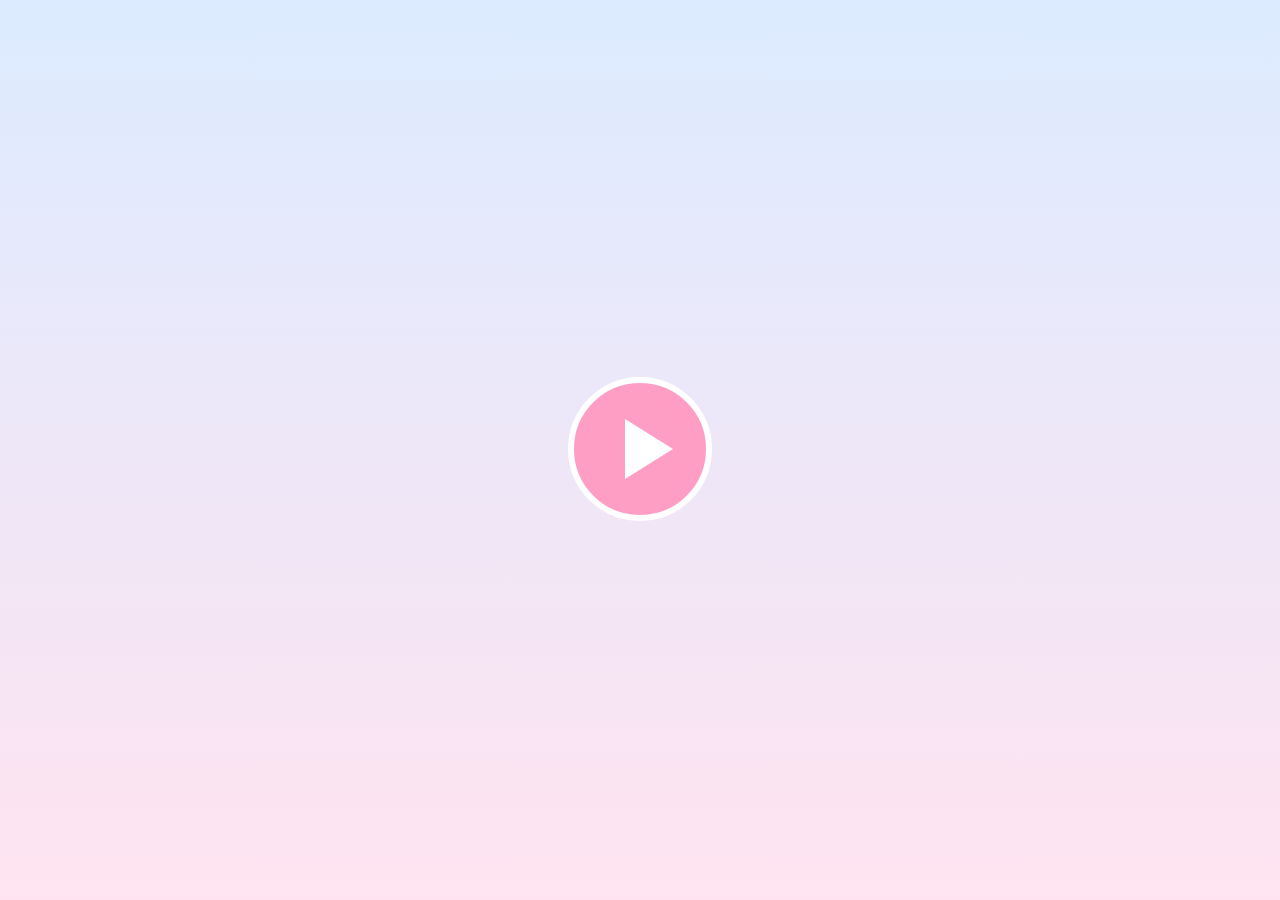
==== hangul/island1.html @ afa9c3d8 "Hangul island v1.0.0 (home + island 1)" ====
<!doctype html>
<html lang="ko">
<head>
<meta charset="utf-8">
<meta name="viewport" content="width=device-width, initial-scale=1, viewport-fit=cover, user-scalable=no">
<title>한글 섬 여행 - 1섬</title>
<link rel="stylesheet" href="../shared/ui.css">
<link rel="manifest" href="../manifest.webmanifest">
<link rel="apple-touch-icon" href="../icons/icon-180.png">
<meta name="apple-mobile-web-app-capable" content="yes">
<meta name="mobile-web-app-capable" content="yes">
<meta name="apple-mobile-web-app-title" content="한글 섬">
<meta name="theme-color" content="#FFC2D9">
<script type="module">import { registerSW } from '../shared/register-sw.js'; registerSW('../sw.js');</script>
</head>
<body>
<div id="app" style="position:fixed;inset:0;overflow:hidden"></div>
<script type="module">
import { startIsland } from '../shared/island.js';
import { loadState } from '../shared/save.js';
import { buildIsland1Content } from '../shared/island1-content.js';
import { pickItems } from '../shared/mastery.js';
import * as fruit from '../shared/activities/fruit.js';
import * as bridge from '../shared/activities/bridge.js';
import * as gift from '../shared/activities/gift.js';
import * as door from '../shared/activities/door.js';
import * as find from '../shared/activities/find.js';

const st = loadState();
const c = buildIsland1Content(st.profile);
const isl = () => (window.__island ? window.__island.island : { mastery: {}, visited: [], days: [], cleared: false });

startIsland({
  n: 1,
  items: c.items,
  greeting: undefined,
  placeItems: {
    tree: c.fruitTargets,
    bridge: [...c.givenSyl, c.given, c.full],
    animals: c.family.map(f => f.name).concat(c.family.length ? [] : [c.full]),
    beach: [c.given],
    door: [],
  },
  places: [
    { id: 'tree', icon: 'tree', x: 300, y: 260, run: fruit.run, params: () => ({ targets: pickItems(isl(), c.fruitTargets, 4), distractors: c.fruitDistractors, rounds: 4 }) },
    { id: 'bridge', icon: 'bridge', x: 560, y: 200, run: bridge.run, params: () => ({ words: c.bridgeWords }) },
    { id: 'animals', icon: 'animals', x: 760, y: 340, run: gift.run, params: () => ({ requests: c.giftRequests, rounds: 3 }) },
    { id: 'door', icon: 'door', x: 640, y: 520, run: door.run, params: () => ({ keys: ['ㅡ', 'ㅣ', 'ㅇ'], guideOpacity: 0.5 }) },
    { id: 'beach', icon: 'beach', x: 330, y: 500, run: find.run, params: () => ({ target: c.findTarget, decoys: c.findDecoys, count: 6 }) },
  ],
});
</script>
</body>
</html>
---- shared/ui.css ----
* { box-sizing: border-box; -webkit-user-select: none; user-select: none; -webkit-touch-callout: none; -webkit-tap-highlight-color: transparent; }
html { touch-action: manipulation; height: 100%; }
body {
  margin: 0; height: 100%; overflow: hidden;
  font-family: -apple-system, "Apple SD Gothic Neo", "Malgun Gothic", system-ui, sans-serif;
  background: #FFF5FA; color: #4A3A48;
}
input, textarea, select { -webkit-user-select: text; user-select: text; font: inherit; }
.draggable { touch-action: none; cursor: grab; }
.dragging { cursor: grabbing; filter: drop-shadow(0 6px 6px rgba(0,0,0,.18)); }
.btn-pic {
  min-width: 64px; min-height: 64px; border: none; border-radius: 22px; background: #fff;
  box-shadow: 0 4px 0 rgba(0,0,0,.08); display: inline-flex; align-items: center; justify-content: center; padding: 8px;
}
.btn-pic:active { transform: translateY(2px); box-shadow: 0 2px 0 rgba(0,0,0,.08); }
.card {
  min-width: 72px; min-height: 72px; padding: 6px 14px; border-radius: 18px; background: #fff;
  border: 3px solid #FFC2D9; display: inline-flex; align-items: center; justify-content: center;
  font-size: 40px; font-weight: 700; color: #4A3A48; box-shadow: 0 4px 0 rgba(0,0,0,.08);
}
.glow { animation: glow 1s ease-in-out infinite; }
@keyframes glow { 0%,100% { box-shadow: 0 0 0 0 rgba(255,216,77,.9); } 50% { box-shadow: 0 0 0 12px rgba(255,216,77,0); } }
.wiggle { animation: wiggle .4s ease-in-out; }
@keyframes wiggle { 0%,100% { transform: rotate(0); } 25% { transform: rotate(-8deg); } 75% { transform: rotate(8deg); } }
.boing { animation: boing .6s ease-out; transform-origin: 50% 90%; }
@keyframes boing { 0% { transform: scale(1); } 30% { transform: scale(1.15,.85); } 55% { transform: scale(.92,1.1); } 80% { transform: scale(1.04,.97); } 100% { transform: scale(1); } }
.hug { animation: hug .9s ease-in-out; transform-origin: 50% 90%; }
@keyframes hug { 0%,100% { transform: scale(1); } 40%,60% { transform: scale(1.12) rotate(-3deg); } }
@keyframes tw { 0%,100% { opacity: 1; } 50% { opacity: .25; } }
.tw { animation: tw 1.6s ease-in-out infinite; }
.tw2 { animation: tw 1.6s ease-in-out .8s infinite; }
.char svg { overflow: visible; width: 100%; height: auto; display: block; }
.overlay { position: fixed; inset: 0; z-index: 100; }
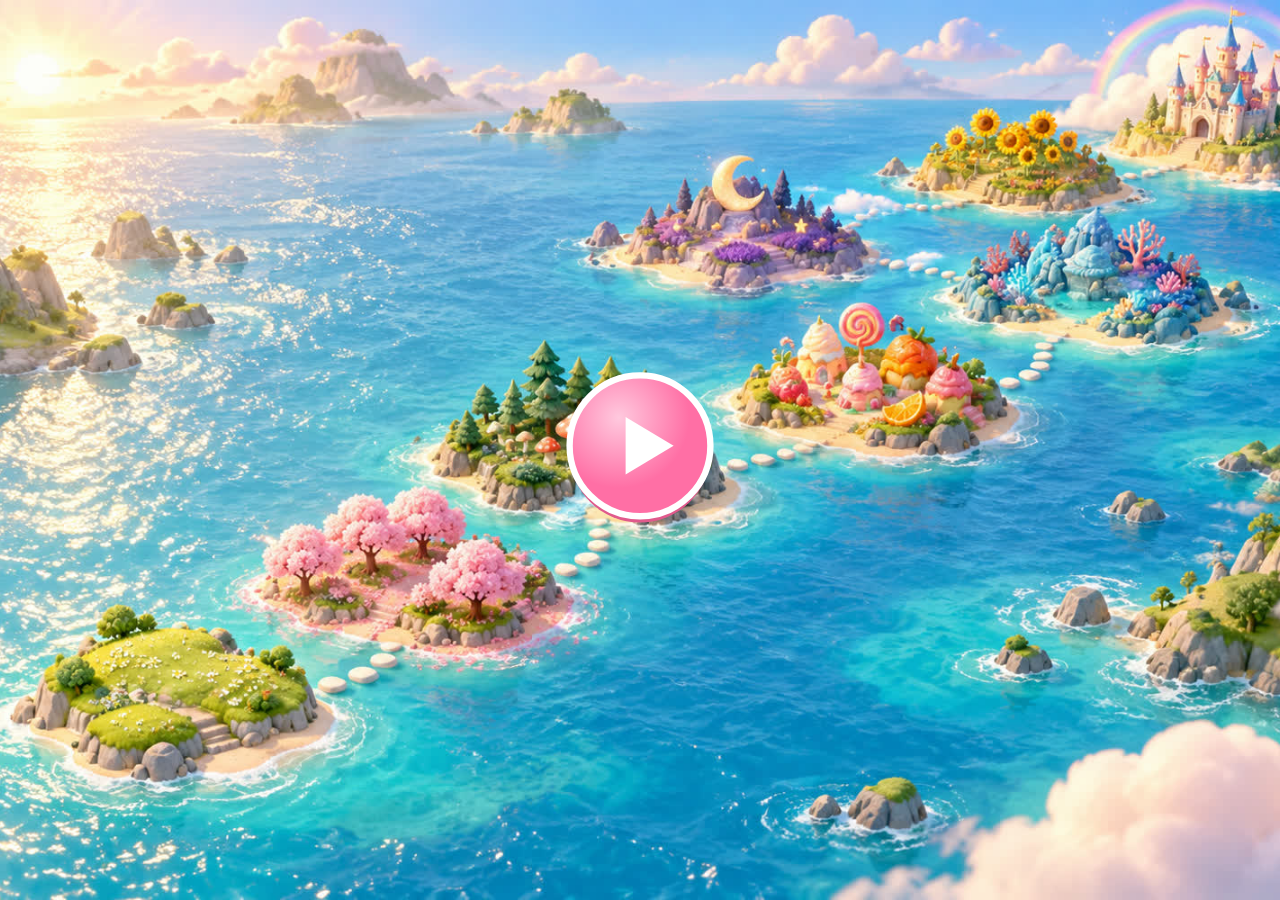
==== commit 2af4ab4b: "v2.0.0" ====
--- a/hangul/island1.html
+++ b/hangul/island1.html
@@ -3,7 +3,7 @@
 <head>
 <meta charset="utf-8">
 <meta name="viewport" content="width=device-width, initial-scale=1, viewport-fit=cover, user-scalable=no">
-<title>한글 섬 여행 - 1섬</title>
+<title>한글 섬 여행 -  모음 섬</title>
 <link rel="stylesheet" href="../shared/ui.css">
 <link rel="manifest" href="../manifest.webmanifest">
 <link rel="apple-touch-icon" href="../icons/icon-180.png">
@@ -14,41 +14,7 @@
 <script type="module">import { registerSW } from '../shared/register-sw.js'; registerSW('../sw.js');</script>
 </head>
 <body>
-<div id="app" style="position:fixed;inset:0;overflow:hidden"></div>
-<script type="module">
-import { startIsland } from '../shared/island.js';
-import { loadState } from '../shared/save.js';
-import { buildIsland1Content } from '../shared/island1-content.js';
-import { pickItems } from '../shared/mastery.js';
-import * as fruit from '../shared/activities/fruit.js';
-import * as bridge from '../shared/activities/bridge.js';
-import * as gift from '../shared/activities/gift.js';
-import * as door from '../shared/activities/door.js';
-import * as find from '../shared/activities/find.js';
-
-const st = loadState();
-const c = buildIsland1Content(st.profile);
-const isl = () => (window.__island ? window.__island.island : { mastery: {}, visited: [], days: [], cleared: false });
-
-startIsland({
-  n: 1,
-  items: c.items,
-  greeting: undefined,
-  placeItems: {
-    tree: c.fruitTargets,
-    bridge: [...c.givenSyl, c.given, c.full],
-    animals: c.family.map(f => f.name).concat(c.family.length ? [] : [c.full]),
-    beach: [c.given],
-    door: [],
-  },
-  places: [
-    { id: 'tree', icon: 'tree', x: 300, y: 260, run: fruit.run, params: () => ({ targets: pickItems(isl(), c.fruitTargets, 4), distractors: c.fruitDistractors, rounds: 4 }) },
-    { id: 'bridge', icon: 'bridge', x: 560, y: 200, run: bridge.run, params: () => ({ words: c.bridgeWords }) },
-    { id: 'animals', icon: 'animals', x: 760, y: 340, run: gift.run, params: () => ({ requests: c.giftRequests, rounds: 3 }) },
-    { id: 'door', icon: 'door', x: 640, y: 520, run: door.run, params: () => ({ keys: ['ㅡ', 'ㅣ', 'ㅇ'], guideOpacity: 0.5 }) },
-    { id: 'beach', icon: 'beach', x: 330, y: 500, run: find.run, params: () => ({ target: c.findTarget, decoys: c.findDecoys, count: 6 }) },
-  ],
-});
-</script>
+<div id="app" style="position:fixed;inset:0;overflow:hidden;background:#8fd6f2"></div>
+<script type="module">import { startIsland } from '../shared/island.js'; startIsland(1);</script>
 </body>
-</html>
+</html>
--- a/shared/ui.css
+++ b/shared/ui.css
@@ -31,3 +31,32 @@
 .tw2 { animation: tw 1.6s ease-in-out .8s infinite; }
 .char svg { overflow: visible; width: 100%; height: auto; display: block; }
 .overlay { position: fixed; inset: 0; z-index: 100; }
+
+/* ---- v2 look ---- */
+.charbox { position: relative; width: 100%; }
+.charimg { width: 100%; height: auto; display: block; -webkit-user-drag: none; pointer-events: none; filter: drop-shadow(0 10px 8px rgba(60,40,60,.25)); transform-origin: 50% 95%; animation: breathe 2.8s ease-in-out infinite; }
+.charbox svg { overflow: visible; width: 100%; height: auto; display: block; }
+.charbox .deco { position: absolute; right: 2%; top: 4%; width: 28%; height: auto; filter: drop-shadow(0 3px 3px rgba(0,0,0,.2)); }
+@keyframes breathe { 0%,100% { transform: scale(1,1); } 50% { transform: scale(1.025,.975); } }
+.walking .charimg { animation: hop .32s ease-in-out infinite; }
+@keyframes hop { 0%,100% { transform: translateY(0) rotate(-3deg); } 50% { transform: translateY(-8%) rotate(3deg); } }
+.scene-bg { position: absolute; inset: -3%; background-size: cover; background-position: center; animation: drift 26s ease-in-out infinite alternate; }
+@keyframes drift { from { transform: scale(1.02) translate(-1%, 0); } to { transform: scale(1.06) translate(1%, -1%); } }
+.cloudshade { position: absolute; width: 45%; height: 32%; border-radius: 50%; background: radial-gradient(closest-side, rgba(40,60,90,.16), transparent); filter: blur(6px); animation: cloud 30s linear infinite; pointer-events: none; }
+@keyframes cloud { from { transform: translateX(-60%); } to { transform: translateX(320%); } }
+.glint { position: absolute; width: 10px; height: 10px; pointer-events: none; background: radial-gradient(circle, #fff 0 30%, rgba(255,255,255,0) 70%); animation: glint 2.4s ease-in-out infinite; }
+@keyframes glint { 0%,100% { opacity: 0; transform: scale(.4); } 50% { opacity: 1; transform: scale(1.3); } }
+.board { position: absolute; left: 50%; top: 3%; transform: translateX(-50%); display: flex; align-items: center; gap: 3%; background: rgba(255,255,255,.88); border-radius: 28px; padding: 1% 3%; box-shadow: 0 8px 20px rgba(80,60,100,.15); min-width: 40%; max-width: 74%; z-index: 4; justify-content: center; }
+.board img { height: min(17vh, 15vw); width: auto; filter: drop-shadow(0 6px 6px rgba(0,0,0,.15)); }
+.board .bword { font-size: min(11vh, 9vw); font-weight: 800; letter-spacing: .05em; color: #C9B8D6; white-space: nowrap; }
+.board .bword b { color: #FF6FA5; }
+.board .bbig { font-size: min(14vh, 11vw); font-weight: 800; color: #FF6FA5; text-shadow: 0 4px 0 #fff; }
+.jblock { border-radius: 22px; display: flex; align-items: center; justify-content: center; font-weight: 800; color: #fff; background: linear-gradient(160deg, var(--c1, #8EC5FF), var(--c2, #5E9BDB)); box-shadow: inset 0 -8px 0 rgba(0,0,0,.12), inset 0 6px 0 rgba(255,255,255,.45), 0 10px 16px rgba(60,40,80,.22); text-shadow: 0 3px 0 rgba(0,0,0,.12); border: none; }
+.jblock.v { --c1: #FFB8D9; --c2: #F58FB4; }
+.jblock.s { --c1: #FFE7A8; --c2: #F2B65A; color: #6A4A2A; text-shadow: 0 2px 0 rgba(255,255,255,.5); }
+.slot2 { border-radius: 22px; border: 5px dashed #C9A27A; background: rgba(255,255,255,.6); display: flex; align-items: center; justify-content: center; }
+.slot2.next { border-color: #FF6FA5; animation: glow 1.2s ease-in-out infinite; }
+.picimg { width: 100%; height: auto; display: block; filter: drop-shadow(0 8px 8px rgba(0,0,0,.18)); -webkit-user-drag: none; pointer-events: none; }
+textarea, input { font-size: 16px !important; }
+.ring { position: absolute; inset: 18%; border-radius: 50%; border: 4px solid rgba(255,255,255,.9); box-shadow: 0 0 18px rgba(255,236,150,.9); animation: ring 1.8s ease-out infinite; pointer-events: none; }
+@keyframes ring { 0% { transform: scale(.6); opacity: .95; } 100% { transform: scale(1.25); opacity: 0; } }
